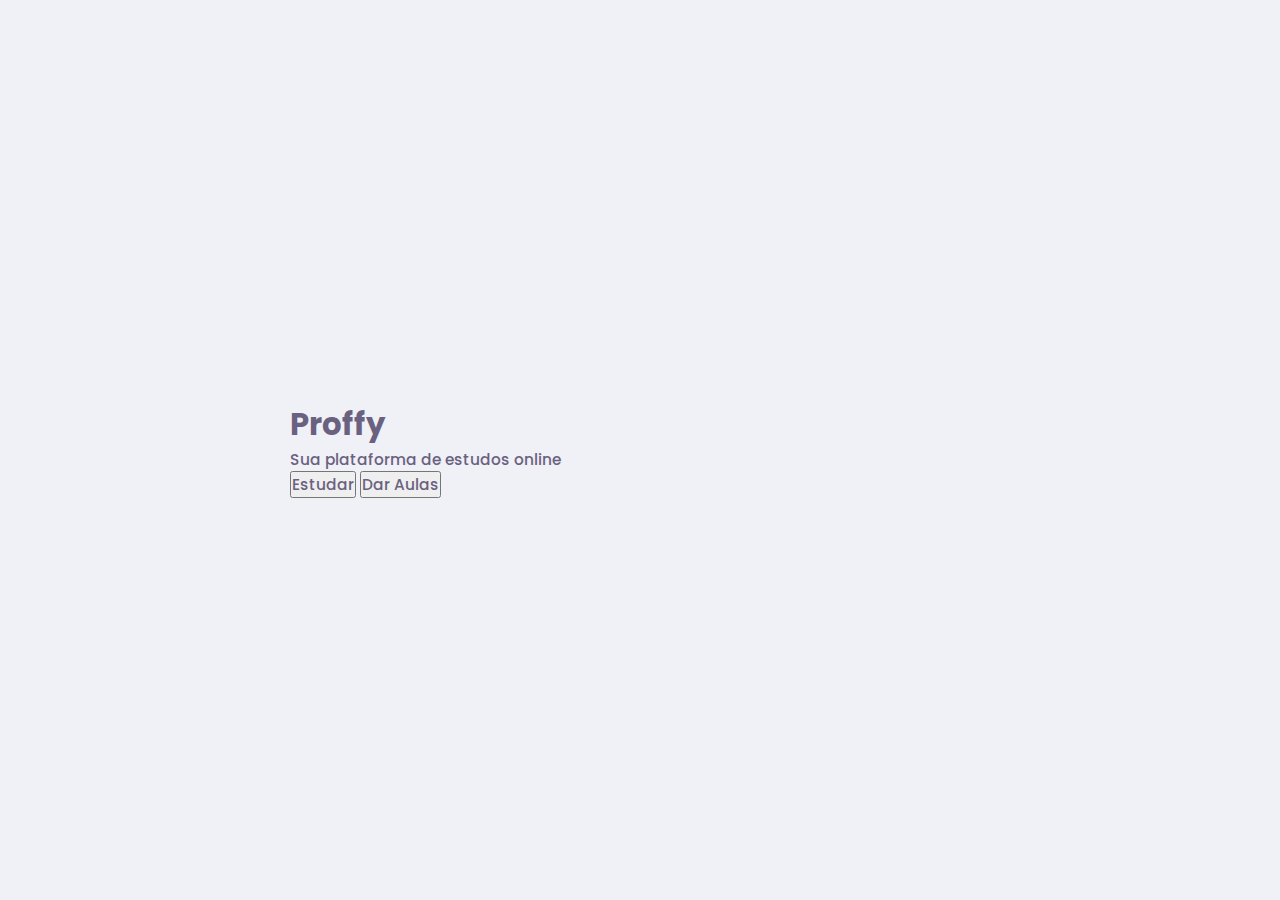
==== index.html @ 8a37b86e "Initial commit" ====
<!--isso é uma tag <html>-->
<!--Na tag <head> irá configuração do meu documento-->    
<!--Na tag body: Todo conteúdo visível na página-->
<!--
   HTML

   HyperText
      Hipertexto
      <a>

    Markup  
        Marcação

    Lamguage
        limguagem          
-->



<!DOCTYPE html>
<html lang="pt_br"> <!-- lang é um atributo-->
<head>
    <meta charset="UTF-8">
    <meta name="viewport" content="width=device-width, initial-scale=1.0">
    <title>Proffy_Sua plataforma de estudo online</title>

    <link rel= "stylesheet" href="style.css">

    
    <link href="https://fonts.googleapis.com/css2?family=Archivo:wght@400;700&amp;family=Poppins:wght@400;600&amp;display=swap" rel="stylesheet">


</head>
<body id="page-landing">
    
    <div id="container">
        <h1>Proffy</h1>
        
        <p>Sua plataforma de estudos online</p>
    
        <button>Estudar</button>
        <button>Dar Aulas</button>
    </div>
       
</body>
</html>
---- style.css ----
/* CSS - Cascading style Sheets*/
/*body {
    background-color: #8257E5;
}*/
:root{
        --color-background: #F0F0F7; /* Mexer em variáveis no css*/
        --color-primary-lighter: #9871F5;
        --color-primary-light: #916BEA;
        --color-primary: #8257E5;
        --color-primary-dark: #774DD6;
        --color-primary-darker: #6842c2;
        --color-secondary: #04D361;
        --color-secondary-dark: #04BF58;
        --color-title-in-primary: #FFFFFF;
        --color-text-in-primary: #D4C2FF;
        --color-text-title: #32264D;
        --color-text-complement: #9C98A6;
        --color-text-base: #6A6180;
        --color-line-in-white: #E6E6F0;
        --color-input-background: #F8F8FC;
        --color-button-text: #FFFFFF;
        --color-box-base: #FFFFFF;
        --color-box-footer: #FAFAFC;
        --color-small-info: #C1BCCC;
       /*Tamanho das fonte padrão:16px*-100%- 1rem*/
        font-size: 60%; /* controle das medidas rem */
}
/*
*{
    margin: 0;
    padding: 0;
    box-sizing: border- box;
}*/
*{
    /* box model*/
    /*border: 1px solid red;
    /*padding: 10px 40px 100px;*/
    margin: 0;
    padding:0;
    box-sizing:border-box;
}

html,
body{
    height: 100vh;/* height = altura*/
}

body{
    
    background:var(--color-background);
    display: flex;
    align-items: center;
    justify-content: center;
}
body,
input,
button,
textarea {
    /*font: 500 1.6rem Poppins;*/
    font-weight:500;
    font-family: Poppins;
    font-size: 1.6rem;
    color: var(--color-text-base);

}
#container{
    width:90vw; /* width = largura */
    max-width: 700px;
    
}
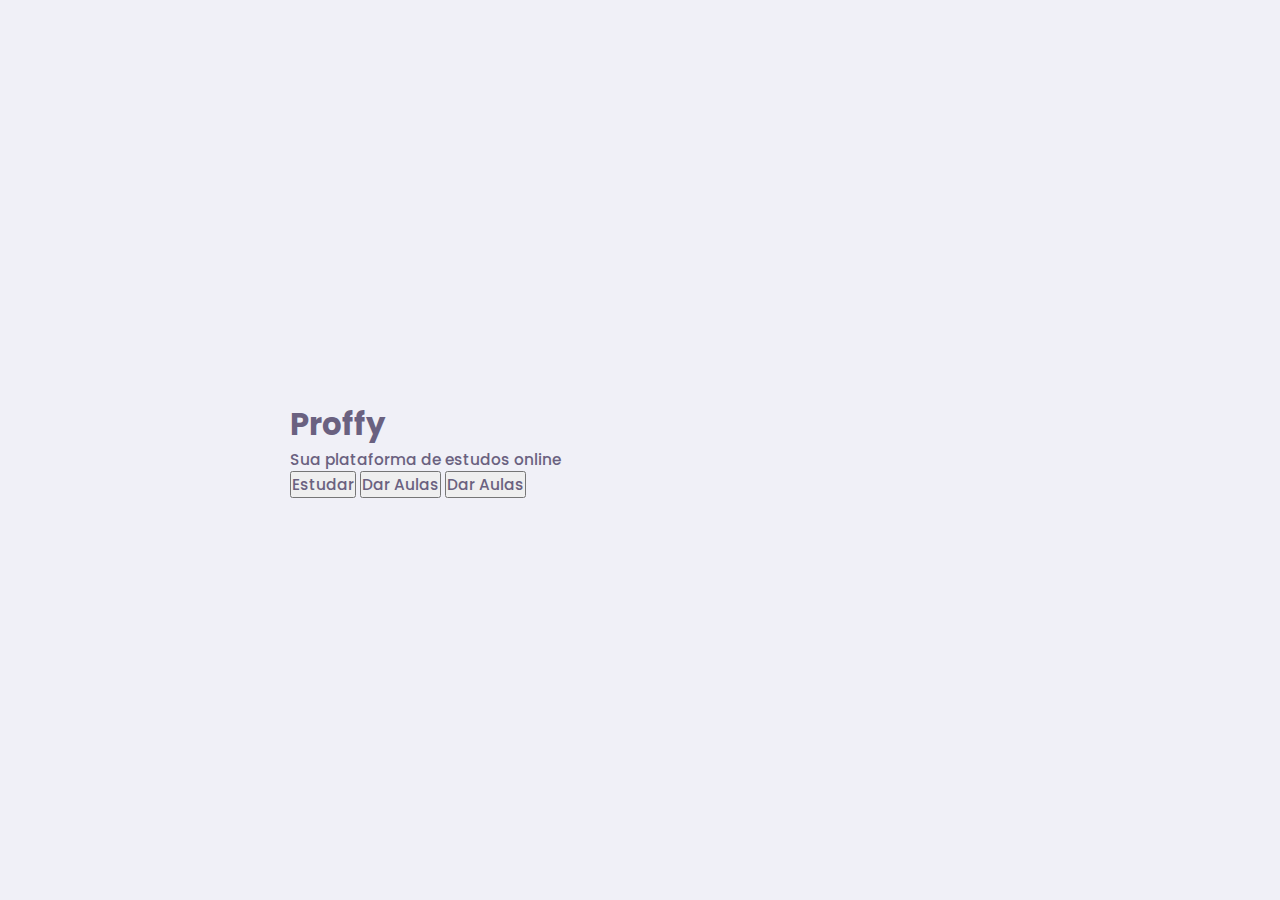
==== commit a75bc881: "inclusão de arquivo" ====
--- a/index.html
+++ b/index.html
@@ -40,6 +40,7 @@
     
         <button>Estudar</button>
         <button>Dar Aulas</button>
+        <button>Dar Aulas</button>
     </div>
        
 </body>
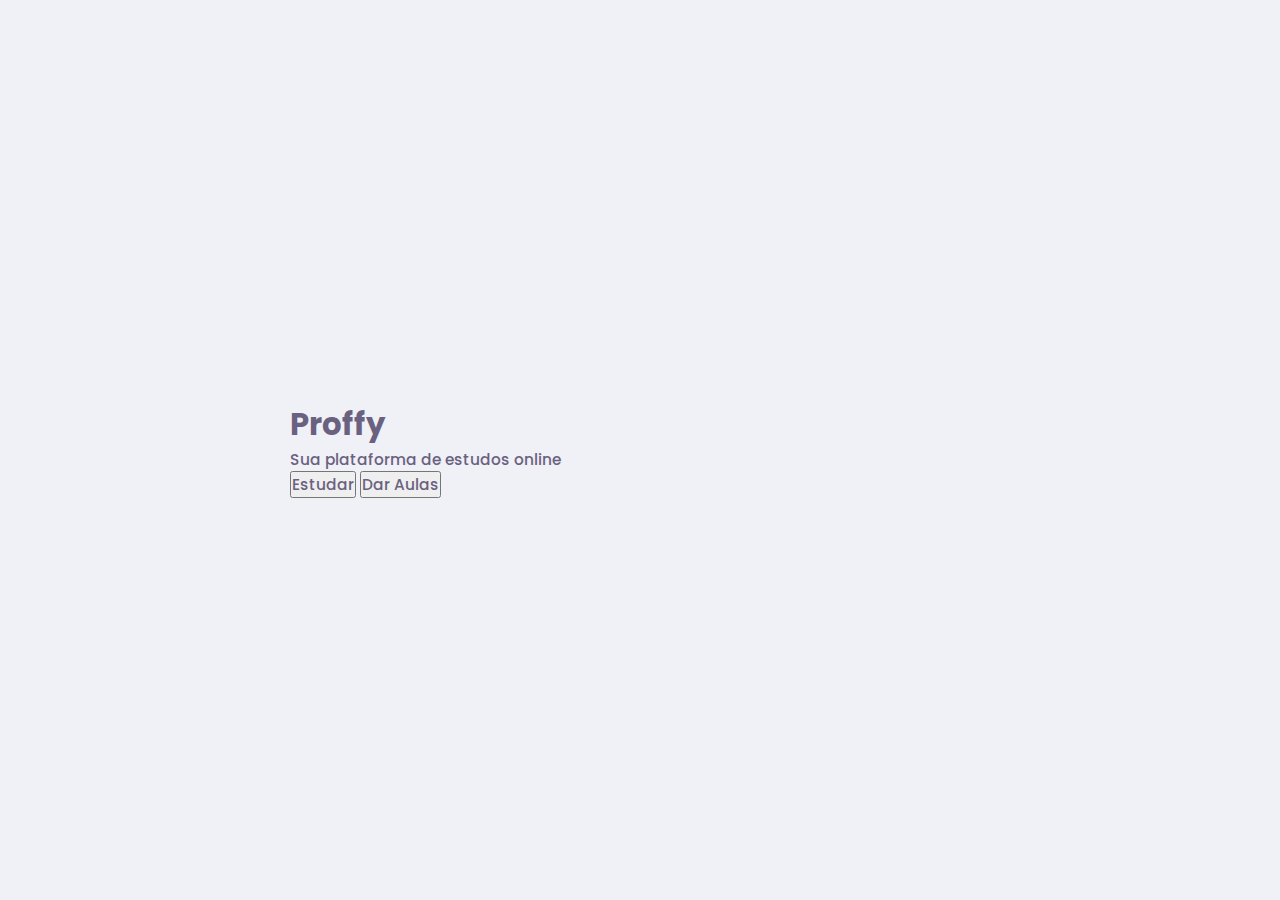
==== commit a18a621a: "" ====
--- a/index.html
+++ b/index.html
@@ -12,7 +12,7 @@
         Marcação
 
     Lamguage
-        limguagem          
+        limguagem         
 -->
 
 
@@ -40,7 +40,7 @@
     
         <button>Estudar</button>
         <button>Dar Aulas</button>
-        <button>Dar Aulas</button>
+       
     </div>
        
 </body>
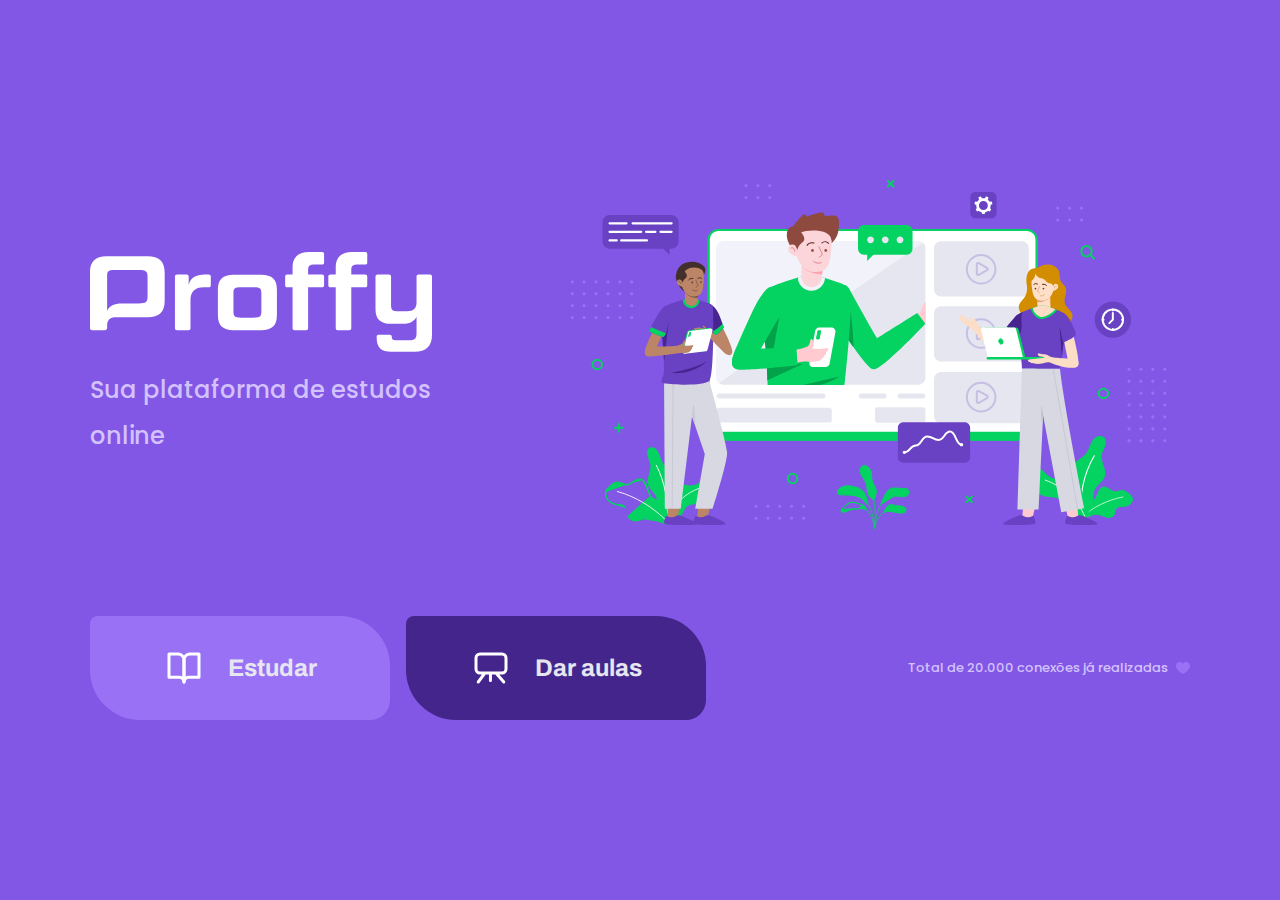
==== commit 68ad957b: "test" ====
--- a/index.html
+++ b/index.html
@@ -24,7 +24,8 @@
     <meta name="viewport" content="width=device-width, initial-scale=1.0">
     <title>Proffy_Sua plataforma de estudo online</title>
 
-    <link rel= "stylesheet" href="style.css">
+    <link rel= "stylesheet" href="/styles/main.css">
+    <link rel= "stylesheet" href="/styles/partials/page-landing.css">
 
     
     <link href="https://fonts.googleapis.com/css2?family=Archivo:wght@400;700&amp;family=Poppins:wght@400;600&amp;display=swap" rel="stylesheet">
@@ -34,13 +35,29 @@
 <body id="page-landing">
     
     <div id="container">
-        <h1>Proffy</h1>
+        <div class="logo-container">
+            <img src="/images/logo.svg" alt="Proffy">
+            <h2>Sua plataforma de estudos online</h2>
+        </div>
+
+        <img class="hero-image" src="/images/landing.svg" alt="Plataforma de Estudos">
         
-        <p>Sua plataforma de estudos online</p>
-    
-        <button>Estudar</button>
-        <button>Dar Aulas</button>
-       
+
+        <div class="buttons-container">
+            <a class="study"href="/study.html">
+                <img src="/images/icons/study.svg" alt="Estudar">
+                Estudar
+            </a>
+            <a class="give-classes"href="/give-classes.html">
+                <img src="/images/icons/give-classes.svg" alt="Dar Aulas">
+                Dar aulas
+            </a>
+        
+        </div>
+       <p class="total-connections">
+           Total de 20.000 conexões já realizadas
+           <img src="/images/icons/purple-heart.svg" alt="Coração">
+       </p>
     </div>
        
 </body>
--- a/styles/main.css
+++ b/styles/main.css
@@ -0,0 +1,71 @@
+
+/* CSS - Cascading style Sheets*/
+/*body {
+    background-color: #8257E5;
+}*/
+:root{
+        --color-background: #F0F0F7; /* Mexer em variáveis no css*/
+        --color-primary-lighter: #9871F5;
+        --color-primary-light: #916BEA;
+        --color-primary: #8257E5;
+        --color-primary-dark: #774DD6;
+        --color-primary-darker: #44258b;
+        --color-secondary: #04D361;
+        --color-secondary-dark: #04BF58;
+        --color-title-in-primary: #FFFFFF;
+        --color-text-in-primary: #D4C2FF;
+        --color-text-title: #32264D;
+        --color-text-complement: #9C98A6;
+        --color-text-base: #6A6180;
+        --color-line-in-white: #E6E6F0;
+        --color-input-background: #F8F8FC;
+        --color-button-text: #FFFFFF;
+        --color-box-base: #FFFFFF;
+        --color-box-footer: #FAFAFC;
+        --color-small-info: #C1BCCC;
+       /*Tamanho das fonte padrão:16px*-100%- 1rem*/
+        font-size: 60%; /* controle das medidas rem */
+}
+
+
+*{
+   
+    margin: 0;
+    padding: 0;
+    box-sizing: border-box;
+}
+
+html,
+body{
+    height: 100vh;/* height = altura*/
+}
+
+body{
+    
+    background: var(--color-background);
+    display: flex;
+    align-items: center;
+    justify-content: center;
+}
+body,
+input,
+button,
+textarea {
+    /*font: 500 1.6rem Poppins;*/
+    font-weight: 500;
+    font-family: Poppins;
+    font-size: 1.6rem;
+    color: var(--color-text-base);
+
+}
+#container {
+    width: 90vw; /* width = largura */
+    max-width: 700px;
+    
+}
+
+@media (min-width: 700px) {
+    :root {
+        font-size: 62.5%; /*todo 1rem vai ser relativo a 10px */
+    }
+}
--- a/styles/partials/page-landing.css
+++ b/styles/partials/page-landing.css
@@ -0,0 +1,137 @@
+
+
+
+#page-landing {
+    background: var(--color-primary);
+}
+
+#page-landing #container {
+    color: var(--color-text-in-primary);
+
+}
+.logo-container img {
+    height:10rem;
+}
+
+.logo-container {
+    text-align: center;
+    margin-bottom: 3.2rem;
+
+}
+
+.logo-container h2 {
+    font-weight: 500;
+    font-size: 3,6rem;
+    line-height: 4.6rem;
+    margin-top: 0.8rem;
+}
+
+.hero-image {
+    width: 100%
+
+}
+.buttons-container {
+    display: Flex;
+    justify-content: center;
+    margin: 3.2rem 0;
+
+
+}
+.buttons-container a{
+    width: 30rem;
+    height: 10.4rem;
+
+    border-radius: .8rem 5rem 2rem;
+    margin-right: 1.6rem;
+
+    font: 700 2.4rem Archivo;
+    display: flex;
+    align-items: center;
+    justify-content: center;
+
+    text-decoration: none;
+
+    transition: background 0.2s;
+
+    color: var(--color-line-in-white);
+    
+}
+.buttons-container a img{
+    width: 4rem;
+    margin-right: 2.4rem;
+
+}
+
+.buttons-container a.study {
+    background: var(--color-primary-lighter);
+}
+
+.buttons-container a.study:hover {
+    background: var(--color-secondary-dark);
+}
+
+.buttons-container a.give-classes {
+    background: var(--color-primary-darker);
+    margin-right: 0;
+}
+.buttons-container a.give-classes:hover {
+    background: var(--color-secondary-dark);
+}
+
+.total-connections {
+    font-size: 1.8rem;
+
+    display: flex;
+    align-items: center;
+    justify-content: center;
+}
+.total-connections img{
+    margin-left: 0.8rem;
+}
+@media(max-width: 699px) {
+    :root {
+        font-size: 40%; /* modificar medidas rem*/}
+}
+
+@media (min-width: 1100px) {
+    #page-landing #container {
+        max-width: 1100px;
+        display: grid;
+        grid-template-columns: 2fr 1fr 2fr;
+        grid-template-rows: 350px 1fr;
+        grid-template-areas:
+        "proffy image image"
+        "button button texting";
+        column-gap: 87px;
+        row-gap: 86px;
+        
+    }
+
+    .logo-container {
+        grid-area: proffy;
+        text-align: initial;
+        align-self: center;
+        margin: 0;
+    }
+
+    .logo.container img {
+        height: 127%;
+    }
+
+    .hero-image {
+        grid-area: image;
+        height: 350px;
+    }
+
+    .buttons-container {
+        grid-area: button;
+        justify-content: flex-start;
+        margin: 0;
+    }
+
+    .total-connections {
+        grid-area: texting;
+        justify-self: end;
+        font-size: 1.3rem;
+    }
+}